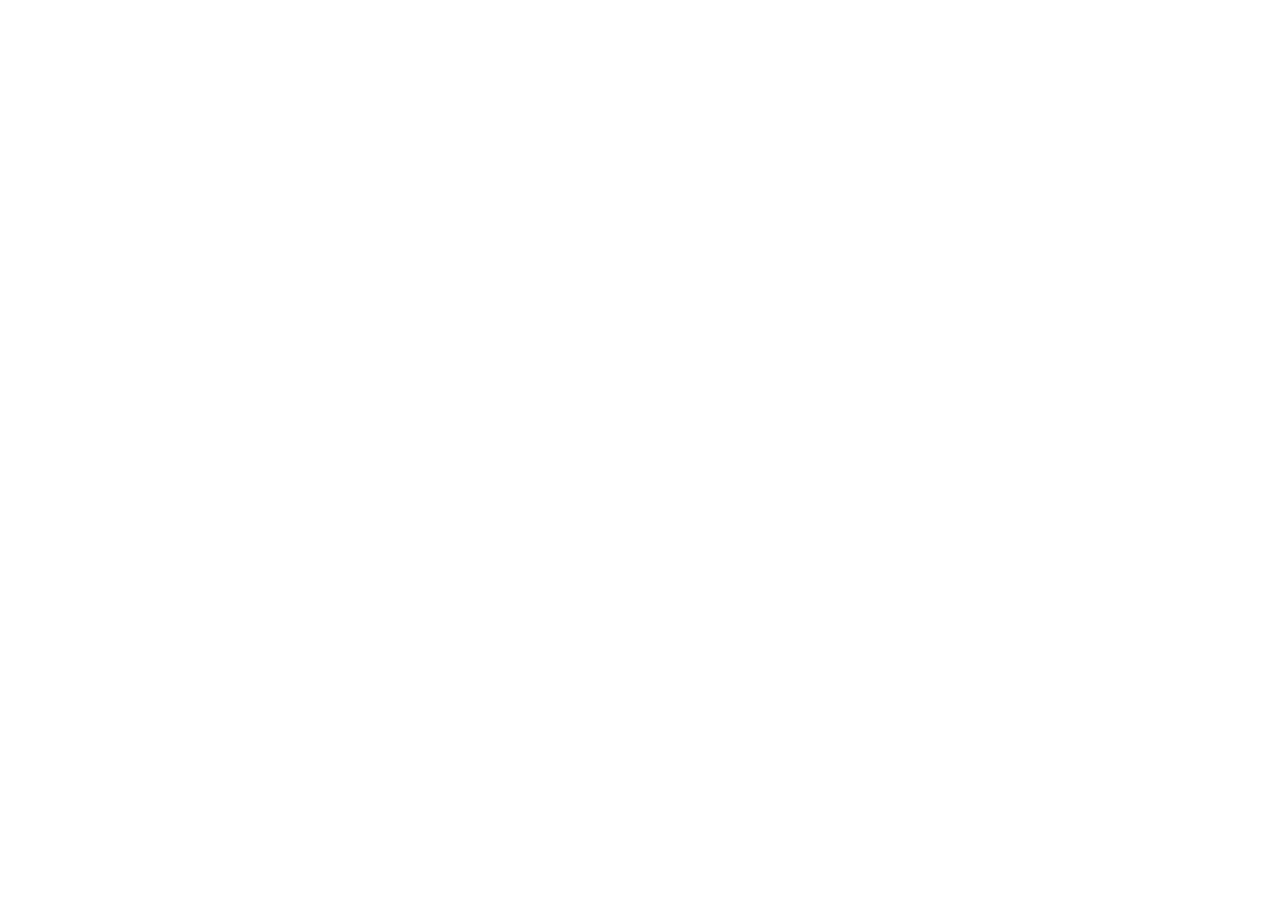
==== blog-admin.html @ 4a4b873f "eery" ====
<!DOCTYPE html>
<html lang="es">
<head>
  <meta charset="UTF-8" />
  <meta name="viewport" content="width=device-width, initial-scale=1.0" />
  <title>Admin Blog — Amaruki</title>
  <meta name="robots" content="noindex, nofollow" />
  <link rel="icon" type="image/jpeg" href="images/logo.jpg" />
  <link rel="preconnect" href="https://fonts.googleapis.com" />
  <link rel="preconnect" href="https://fonts.gstatic.com" crossorigin />
  <link href="https://fonts.googleapis.com/css2?family=Inter:wght@300;400;500;600;700;800;900&display=swap" rel="stylesheet" />
  <link rel="stylesheet" href="css/blog-admin.css" />
</head>
<body style="margin:0;font-family:'Inter',system-ui,-apple-system,sans-serif">

  <div id="admin-app"></div>

  <script src="js/blog-data.js"></script>
  <script src="js/blog-admin.js"></script>
</body>
</html>
---- css/blog-admin.css ----
/* ═══════════════════════════════════════════════════════
   AMARUKI — Blog Admin Panel Styles
   ═══════════════════════════════════════════════════════ */

/* ── Login ── */
.admin-login {
  min-height: 100vh;
  display: flex;
  align-items: center;
  justify-content: center;
  background: linear-gradient(135deg, #F8FAFC, #EFF6FF);
  padding: 2rem;
}

.admin-login-card {
  background: white;
  border-radius: 16px;
  padding: 2.5rem;
  max-width: 400px;
  width: 100%;
  text-align: center;
  box-shadow: 0 4px 24px rgba(30,58,95,0.08);
}

.admin-login-icon {
  font-size: 3rem;
  margin-bottom: 1rem;
}

.admin-login-card h2 {
  font-size: 1.3rem;
  color: #0F172A;
  margin-bottom: 0.5rem;
}

.admin-login-card p {
  font-size: 0.85rem;
  color: #64748B;
  margin-bottom: 1.5rem;
}

.admin-login-card form {
  display: flex;
  flex-direction: column;
  gap: 0.75rem;
}

.admin-error {
  color: #DC2626;
  font-size: 0.8rem;
}

/* ── Panel ── */
.admin-panel {
  min-height: 100vh;
  background: #F8FAFC;
}

.admin-header {
  display: flex;
  align-items: center;
  justify-content: space-between;
  padding: 1.5rem 2rem;
  background: white;
  border-bottom: 1px solid #E2E8F0;
  flex-wrap: wrap;
  gap: 1rem;
}

.admin-title {
  font-size: 1.3rem;
  font-weight: 700;
  color: #0F172A;
  margin: 0;
}

.admin-subtitle {
  font-size: 0.8rem;
  color: #94A3B8;
  margin: 0.25rem 0 0;
}

.admin-header-actions {
  display: flex;
  gap: 0.5rem;
}

/* ── Buttons ── */
.admin-btn {
  display: inline-flex;
  align-items: center;
  gap: 6px;
  padding: 0.6rem 1.2rem;
  border-radius: 8px;
  font-size: 0.82rem;
  font-weight: 600;
  cursor: pointer;
  border: none;
  font-family: inherit;
  transition: all 0.15s;
}

.admin-btn-primary {
  background: #1E3A5F;
  color: white;
}

.admin-btn-primary:hover {
  background: #152E4D;
}

.admin-btn-ghost {
  background: transparent;
  color: #64748B;
  border: 1px solid #E2E8F0;
}

.admin-btn-ghost:hover {
  background: #F1F5F9;
}

.admin-btn-small {
  padding: 0.4rem 0.8rem;
  font-size: 0.75rem;
}

.admin-btn-icon {
  background: none;
  border: none;
  cursor: pointer;
  font-size: 1.1rem;
  padding: 4px 8px;
  border-radius: 6px;
  transition: background 0.15s;
  font-family: inherit;
}

.admin-btn-icon:hover {
  background: #F1F5F9;
}

/* ── Tabs ── */
.admin-tabs {
  display: flex;
  gap: 0;
  padding: 0 2rem;
  background: white;
  border-bottom: 1px solid #E2E8F0;
}

.admin-tab {
  padding: 0.75rem 1.25rem;
  font-size: 0.82rem;
  font-weight: 500;
  color: #64748B;
  background: none;
  border: none;
  cursor: pointer;
  border-bottom: 2px solid transparent;
  transition: all 0.15s;
  font-family: inherit;
}

.admin-tab:hover {
  color: #1E3A5F;
}

.admin-tab.active {
  color: #1E3A5F;
  border-bottom-color: #1E3A5F;
  font-weight: 600;
}

.admin-tab-content {
  padding: 2rem;
  max-width: 800px;
  margin: 0 auto;
}

/* ── Article List ── */
.admin-empty {
  text-align: center;
  padding: 3rem 2rem;
  color: #64748B;
}

.admin-empty-icon {
  font-size: 3rem;
  display: block;
  margin-bottom: 1rem;
}

.admin-list {
  display: flex;
  flex-direction: column;
  gap: 8px;
}

.admin-article-item {
  display: flex;
  align-items: center;
  justify-content: space-between;
  gap: 1rem;
  padding: 1rem 1.25rem;
  background: white;
  border-radius: 10px;
  border: 1px solid #E2E8F0;
  transition: box-shadow 0.15s;
}

.admin-article-item:hover {
  box-shadow: 0 2px 8px rgba(0,0,0,0.04);
}

.admin-article-item-left {
  display: flex;
  align-items: flex-start;
  gap: 10px;
  flex: 1;
  min-width: 0;
}

.admin-article-item-tag {
  padding: 2px 8px;
  border-radius: 99px;
  font-size: 0.65rem;
  font-weight: 600;
  white-space: nowrap;
  margin-top: 2px;
}

.admin-article-item-left > div {
  display: flex;
  flex-direction: column;
  gap: 2px;
  min-width: 0;
}

.admin-article-item-left strong {
  font-size: 0.85rem;
  color: #0F172A;
  white-space: nowrap;
  overflow: hidden;
  text-overflow: ellipsis;
}

.admin-article-item-left span {
  font-size: 0.75rem;
  color: #94A3B8;
  white-space: nowrap;
  overflow: hidden;
  text-overflow: ellipsis;
}

.admin-article-item-actions {
  display: flex;
  gap: 2px;
  flex-shrink: 0;
}

/* ── Overlay / Form ── */
.admin-overlay {
  position: fixed;
  top: 0;
  left: 0;
  right: 0;
  bottom: 0;
  background: rgba(0,0,0,0.4);
  display: flex;
  align-items: center;
  justify-content: center;
  z-index: 2000;
  padding: 1rem;
  backdrop-filter: blur(2px);
}

.admin-form-container {
  background: white;
  border-radius: 16px;
  width: 100%;
  max-width: 680px;
  max-height: 90vh;
  overflow-y: auto;
  box-shadow: 0 20px 60px rgba(0,0,0,0.15);
}

.admin-form-header {
  display: flex;
  align-items: center;
  justify-content: space-between;
  padding: 1.25rem 1.5rem;
  border-bottom: 1px solid #E2E8F0;
  position: sticky;
  top: 0;
  background: white;
  z-index: 1;
}

.admin-form-header h2 {
  font-size: 1.1rem;
  font-weight: 700;
  color: #0F172A;
  margin: 0;
}

.admin-form {
  padding: 1.5rem;
  display: flex;
  flex-direction: column;
  gap: 1rem;
}

.admin-form-group {
  display: flex;
  flex-direction: column;
  gap: 4px;
}

.admin-form-group label {
  font-size: 0.78rem;
  font-weight: 600;
  color: #475569;
}

.admin-form-hint {
  font-size: 0.72rem;
  color: #94A3B8;
  margin: 0;
}

.admin-form-row {
  display: grid;
  grid-template-columns: 1fr 1fr;
  gap: 1rem;
}

.admin-input {
  padding: 0.65rem 0.9rem;
  border-radius: 8px;
  border: 1.5px solid #E2E8F0;
  font-size: 0.85rem;
  font-family: inherit;
  transition: border-color 0.15s;
  outline: none;
  background: #fff;
  color: #0F172A;
}

.admin-input:focus {
  border-color: #1E3A5F;
  box-shadow: 0 0 0 3px rgba(30,58,95,0.08);
}

.admin-textarea {
  padding: 0.65rem 0.9rem;
  border-radius: 8px;
  border: 1.5px solid #E2E8F0;
  font-size: 0.85rem;
  font-family: inherit;
  resize: vertical;
  outline: none;
  transition: border-color 0.15s;
  line-height: 1.6;
  color: #0F172A;
}

.admin-textarea:focus {
  border-color: #1E3A5F;
  box-shadow: 0 0 0 3px rgba(30,58,95,0.08);
}

.admin-textarea-lg {
  min-height: 200px;
  font-size: 0.82rem;
}

.admin-form-actions {
  display: flex;
  justify-content: flex-end;
  gap: 0.75rem;
  padding-top: 0.5rem;
}

/* ── Export ── */
.admin-export {
  background: white;
  border-radius: 12px;
  padding: 1.5rem;
  border: 1px solid #E2E8F0;
}

.admin-export h3 {
  font-size: 1rem;
  color: #0F172A;
  margin-bottom: 0.5rem;
}

.admin-export p {
  font-size: 0.82rem;
  color: #64748B;
  margin-bottom: 1rem;
  line-height: 1.6;
}

.admin-export code {
  background: #F1F5F9;
  padding: 1px 5px;
  border-radius: 3px;
  font-size: 0.78rem;
  color: #1E3A5F;
}

.admin-code-block {
  background: #0F172A;
  border-radius: 10px;
  padding: 1rem;
  position: relative;
  margin-bottom: 1rem;
}

.admin-code-block pre {
  color: #E2E8F0;
  font-size: 0.75rem;
  line-height: 1.5;
  overflow-x: auto;
  white-space: pre-wrap;
  word-break: break-word;
  margin: 0;
  font-family: 'SF Mono', 'Consolas', monospace;
  max-height: 300px;
  overflow-y: auto;
}

.admin-code-block .admin-btn {
  position: absolute;
  top: 0.75rem;
  right: 0.75rem;
}

.admin-export-tips {
  font-size: 0.82rem;
  padding: 0;
}

/* ── Responsive ── */
@media (max-width: 600px) {
  .admin-header {
    padding: 1rem;
  }

  .admin-tabs {
    padding: 0 1rem;
  }

  .admin-tab-content {
    padding: 1rem;
  }

  .admin-form-row {
    grid-template-columns: 1fr;
  }

  .admin-article-item {
    flex-direction: column;
    align-items: flex-start;
  }

  .admin-article-item-actions {
    align-self: flex-end;
  }

  .admin-form-container {
    max-height: 95vh;
  }
}
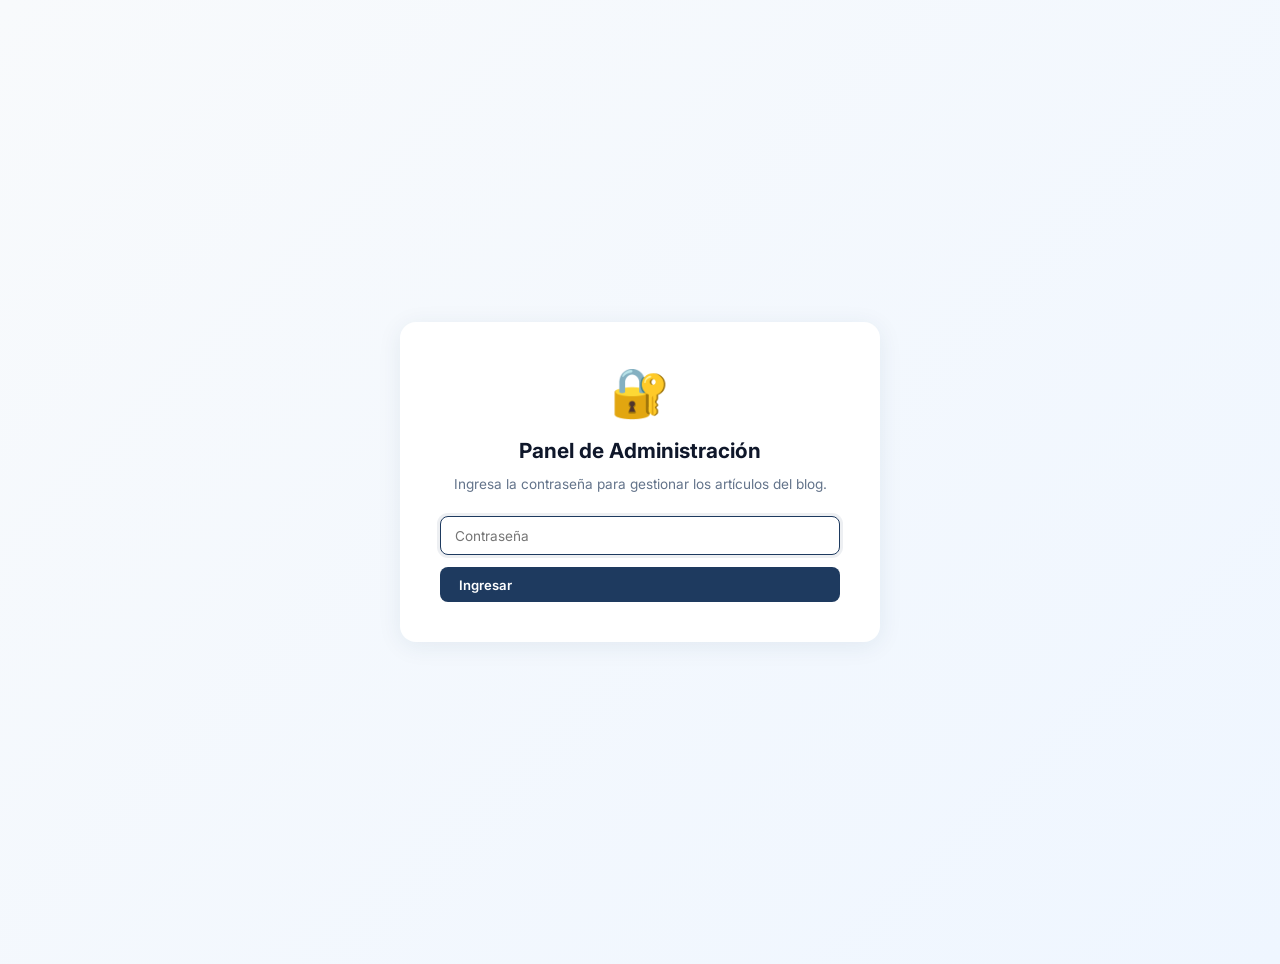
==== commit 960604e8: "✨ Editor WYSIWYG (Quill.js) en el panel admin" ====
--- a/blog-admin.html
+++ b/blog-admin.html
@@ -9,12 +9,14 @@
   <link rel="preconnect" href="https://fonts.googleapis.com" />
   <link rel="preconnect" href="https://fonts.gstatic.com" crossorigin />
   <link href="https://fonts.googleapis.com/css2?family=Inter:wght@300;400;500;600;700;800;900&display=swap" rel="stylesheet" />
+  <link href="https://cdn.quilljs.com/1.3.7/quill.snow.css" rel="stylesheet" />
   <link rel="stylesheet" href="css/blog-admin.css" />
 </head>
 <body style="margin:0;font-family:'Inter',system-ui,-apple-system,sans-serif">
 
   <div id="admin-app"></div>
 
+  <script src="https://cdn.quilljs.com/1.3.7/quill.min.js"></script>
   <script src="js/blog-data.js"></script>
   <script src="js/blog-admin.js"></script>
 </body>
--- a/css/blog-admin.css
+++ b/css/blog-admin.css
@@ -119,6 +119,26 @@
   background: #F1F5F9;
 }
 
+.admin-btn-outline {
+  background: transparent;
+  color: #1E3A5F;
+  border: 1.5px solid #1E3A5F;
+}
+
+.admin-btn-outline:hover {
+  background: #EBF5FF;
+}
+
+.admin-btn-danger {
+  background: transparent;
+  color: #DC2626;
+  border: 1px solid #FECACA;
+}
+
+.admin-btn-danger:hover {
+  background: #FEF2F2;
+}
+
 .admin-btn-small {
   padding: 0.4rem 0.8rem;
   font-size: 0.75rem;
@@ -442,6 +462,184 @@
   padding: 0;
 }
 
+/* ── GitHub Token Bar ── */
+.admin-github-bar {
+  padding: 0.5rem 2rem;
+  background: #FFFBEB;
+  border-bottom: 1px solid #FDE68A;
+}
+
+.admin-github-bar-inner {
+  display: flex;
+  align-items: center;
+  gap: 8px;
+  max-width: 800px;
+  margin: 0 auto;
+}
+
+.admin-github-status {
+  font-size: 0.72rem;
+  color: #94A3B8;
+  white-space: nowrap;
+}
+
+.admin-github-ok {
+  color: #059669;
+}
+
+/* ── Publish Button ── */
+.admin-btn-publish-btn {
+  background: #059669;
+  color: white;
+  border: none;
+}
+
+.admin-btn-publish-btn:hover {
+  background: #047857;
+}
+
+.admin-btn-publish-btn:disabled {
+  opacity: 0.6;
+  cursor: not-allowed;
+}
+
+.admin-btn-publish {
+  font-size: 1rem;
+  transition: transform 0.15s;
+}
+
+.admin-btn-publish:hover {
+  transform: scale(1.15);
+}
+
+.admin-btn-publish:disabled {
+  opacity: 0.5;
+  cursor: not-allowed;
+}
+
+/* ── Toast Notifications ── */
+.admin-toast {
+  position: fixed;
+  bottom: 1.5rem;
+  right: 1.5rem;
+  padding: 0.8rem 1.2rem;
+  border-radius: 10px;
+  font-size: 0.82rem;
+  font-weight: 500;
+  z-index: 9999;
+  max-width: 380px;
+  box-shadow: 0 8px 30px rgba(0,0,0,0.12);
+  transform: translateY(20px);
+  opacity: 0;
+  transition: all 0.3s ease;
+}
+
+.admin-toast-visible {
+  transform: translateY(0);
+  opacity: 1;
+}
+
+.admin-toast-success {
+  background: #ECFDF5;
+  color: #065F46;
+  border: 1px solid #A7F3D0;
+}
+
+.admin-toast-error {
+  background: #FEF2F2;
+  color: #991B1B;
+  border: 1px solid #FECACA;
+}
+
+.admin-toast-warning {
+  background: #FFFBEB;
+  color: #92400E;
+  border: 1px solid #FDE68A;
+}
+
+/* ── Quill Editor ── */
+.admin-quill-editor {
+  min-height: 280px;
+  border-radius: 8px;
+  overflow: hidden;
+}
+
+.admin-quill-editor .ql-container {
+  min-height: 220px;
+  font-size: 0.92rem;
+  font-family: 'Inter', system-ui, -apple-system, sans-serif;
+}
+
+.admin-quill-editor .ql-editor {
+  min-height: 220px;
+  line-height: 1.7;
+  color: #0F172A;
+}
+
+.admin-quill-editor .ql-editor h2 {
+  font-size: 1.2rem;
+  font-weight: 700;
+  margin-top: 1.5rem;
+  margin-bottom: 0.5rem;
+  color: #0F172A;
+}
+
+.admin-quill-editor .ql-editor h3 {
+  font-size: 1.05rem;
+  font-weight: 600;
+  margin-top: 1.2rem;
+  margin-bottom: 0.4rem;
+  color: #1E3A5F;
+}
+
+.admin-quill-editor .ql-editor blockquote {
+  border-left: 3px solid #1E3A5F;
+  padding-left: 1rem;
+  margin: 1rem 0;
+  color: #475569;
+  font-style: italic;
+}
+
+.admin-quill-editor .ql-toolbar {
+  border-radius: 8px 8px 0 0;
+  border: 1.5px solid #E2E8F0;
+  background: #F8FAFC;
+}
+
+.admin-quill-editor .ql-container {
+  border-radius: 0 0 8px 8px;
+  border: 1.5px solid #E2E8F0;
+  border-top: none;
+}
+
+.admin-quill-editor .ql-toolbar button:hover,
+.admin-quill-editor .ql-toolbar button.ql-active {
+  color: #1E3A5F !important;
+}
+
+.admin-quill-editor .ql-toolbar .ql-stroke {
+  stroke: #64748B;
+}
+
+.admin-quill-editor .ql-toolbar .ql-fill {
+  fill: #64748B;
+}
+
+.admin-quill-editor .ql-toolbar button:hover .ql-stroke,
+.admin-quill-editor .ql-toolbar button.ql-active .ql-stroke {
+  stroke: #1E3A5F !important;
+}
+
+.admin-quill-editor .ql-toolbar button:hover .ql-fill,
+.admin-quill-editor .ql-toolbar button.ql-active .ql-fill {
+  fill: #1E3A5F !important;
+}
+
+.admin-quill-editor .ql-editor.ql-blank::before {
+  color: #94A3B8;
+  font-style: normal;
+}
+
 /* ── Responsive ── */
 @media (max-width: 600px) {
   .admin-header {
